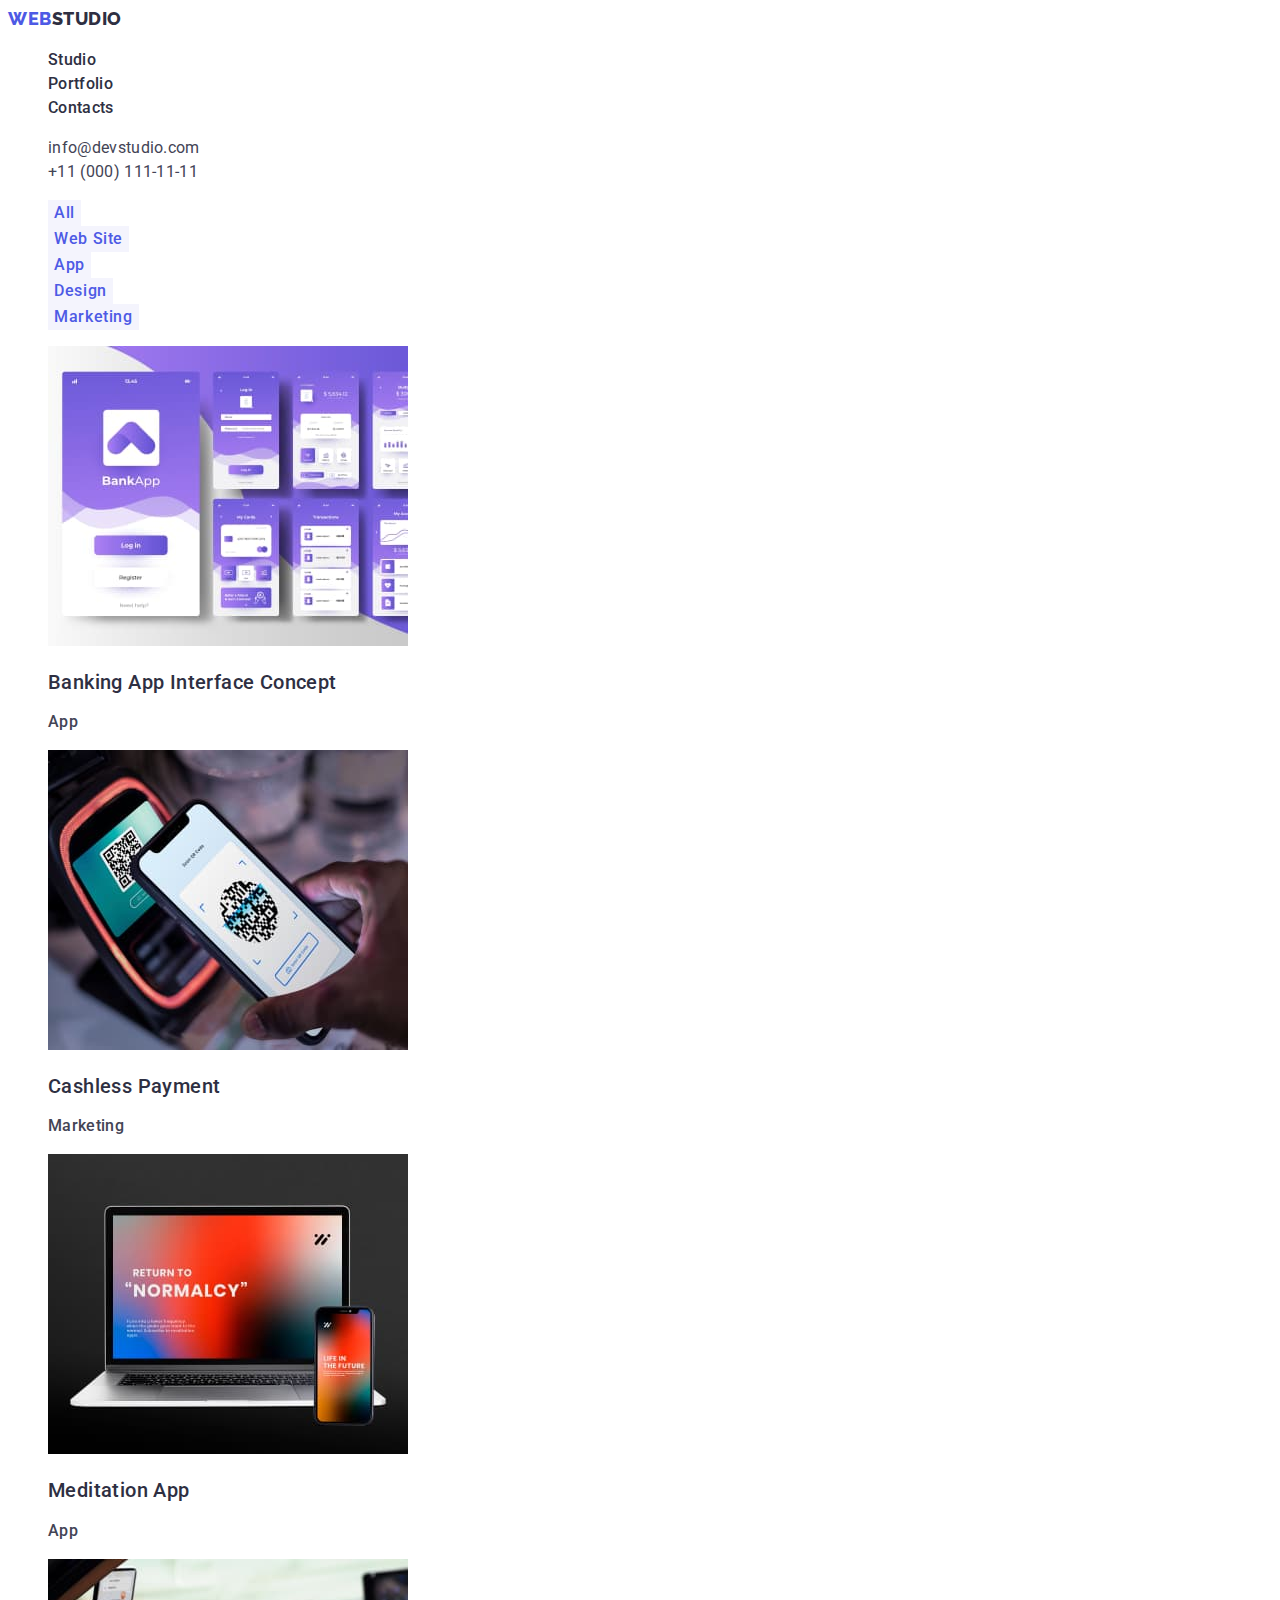
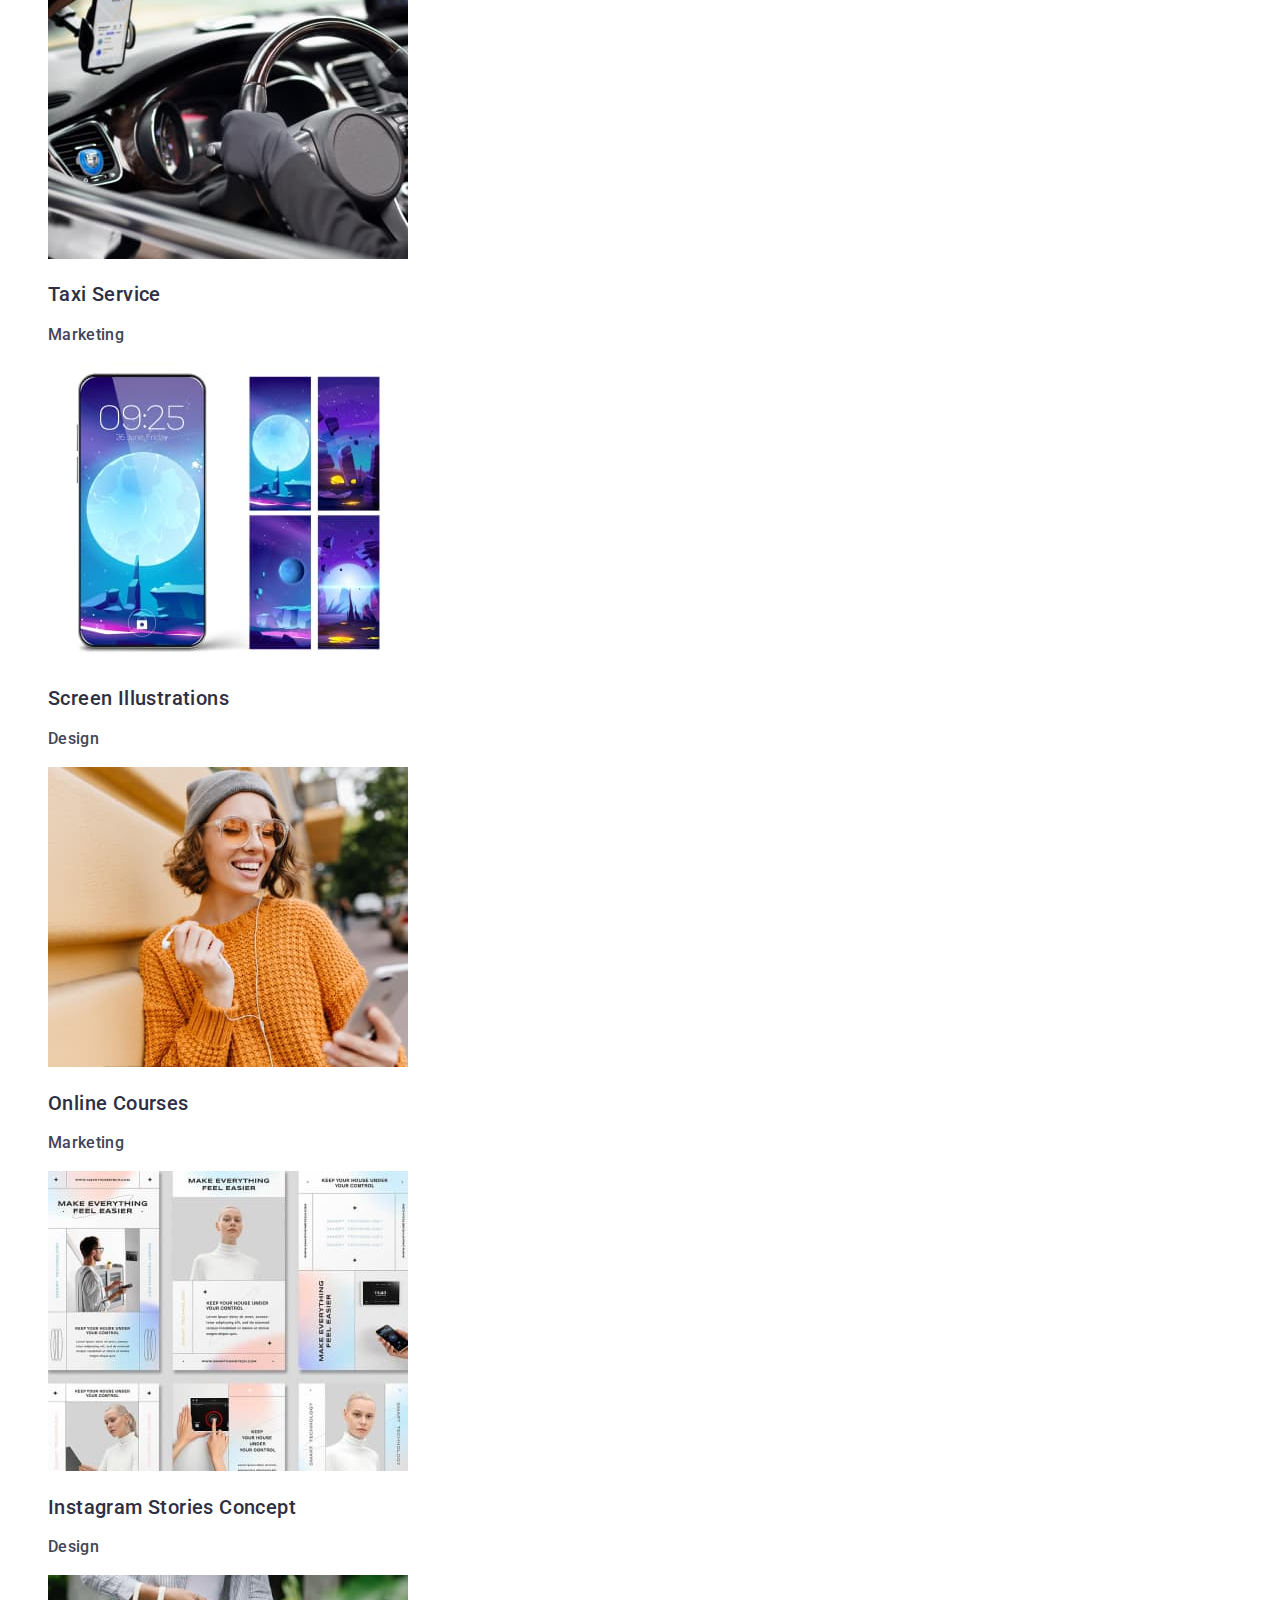
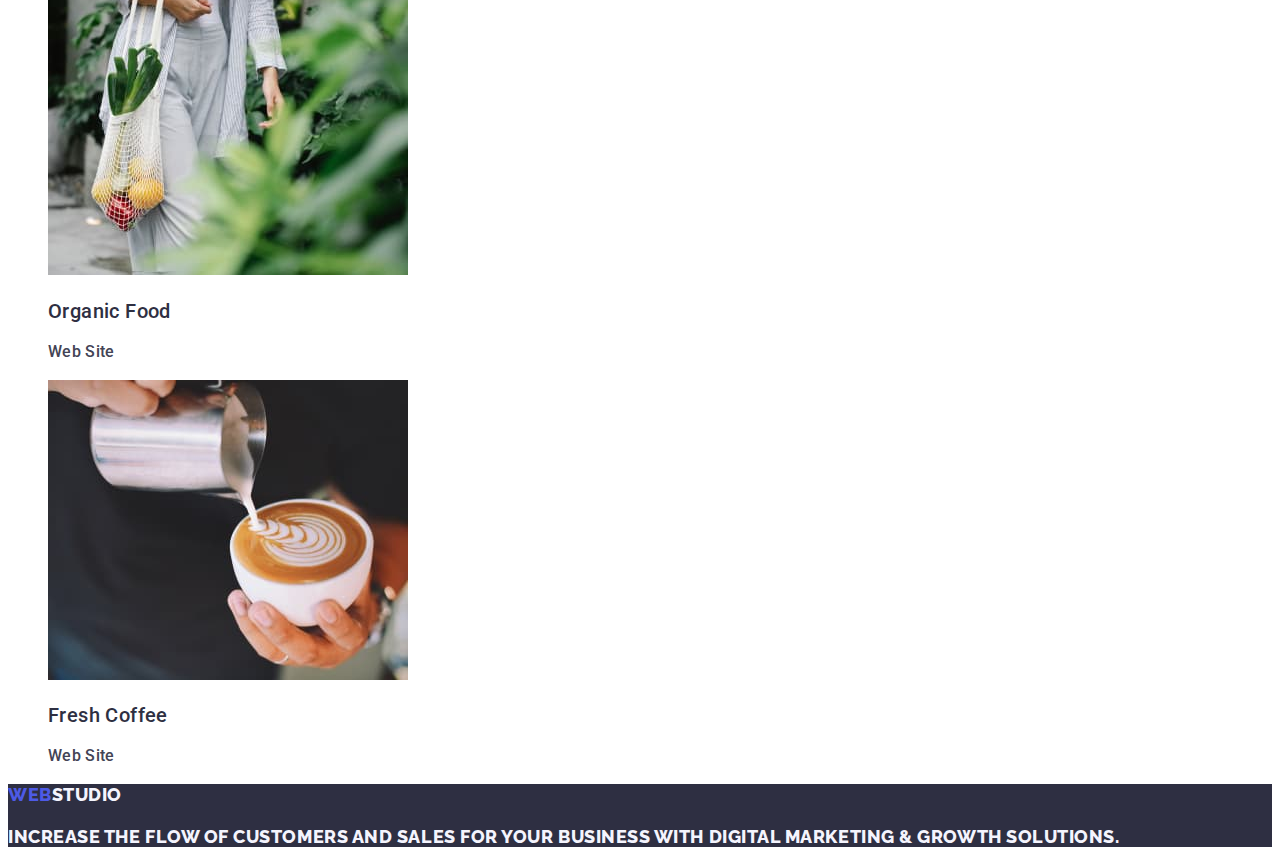
==== portfolio.html @ 37db517d "Initial commit" ====
<!doctype html>
<html lang="en">
  <head>
    <meta charset="utf-8" />
    <meta http-equiv="x-ua-compatible" content="ie=edge" />
    <meta name="viewport" content="width=device-width, initial-scale=1.0" />

    <link rel="preconnect" href="https://fonts.googleapis.com" />
    <link rel="preconnect" href="https://fonts.gstatic.com" crossorigin />
    <link
      href="https://fonts.googleapis.com/css2?family=Raleway:wght@800&family=Roboto:wght@400;500;700&display=swap"
      rel="stylesheet"
    />
    <link rel="stylesheet" href="./css/styles.css" />
    <title>Portfolio</title>
  </head>
  <body>
    <!--Header section -->
    <header class="header">
      <nav class="list">
        <a class=" el-a header-logo link" href="./index.html">Web<span class="logo-span spans">Studio</span></a>
        <ul class="list">
          <li class=" links-a header-nav-item">
            <a class=" el-a header-link link" href="./index.html">Studio</a>
          </li>
          <li class=" links-a header-nav-item">
            <a class=" el-a header-link link" href="./portfolio.html">Portfolio</a>
          </li>
          <li class=" links-a header-nav-item"><a class=" el-a header-link link" href="">Contacts</a></li>
        </ul>
      </nav>
      <address class="lists">
        <ul class="list">
          <li class=" links-a header-address-item">
            <a class=" link contact-a" href="mailto:info@devstudio.com">info@devstudio.com</a>
          </li>
          <li class=" links-a header-address-item ">
            <a class=" link contact-a" href="tel:+110001111111">+11 (000) 111-11-11</a>
          </li>
        </ul>
      </address>
    </header>
    <!--Main portfolio-->
    <main class="main-portfolio main">
      <!--Filter section-->
      <section class="filter-section section">
        <h1 hidden class="filter-h1 visually-hidden">Filter</h1>
        <ul class="list">
          <li class=" links-a filter-list-item">
            <button class="filter-btn btn" type="button">All</button>
          </li>
          <li class=" links-a filter-list-item">
            <button class="filter-btn btn" type="button">Web Site</button>
          </li>
          <li class=" links-a filter-list-item">
            <button class="filter-btn btn" type="button">App</button>
          </li>
          <li class=" links-a filter-list-item">
            <button class="filter-btn btn" type="button">Design</button>
          </li>
          <li class=" links-a filter-list-item">
            <button class="filter-btn btn" type="button">Marketing</button>
          </li>
        </ul>

        <ul class="list">
          <li class=" links-a project-card-list-item">
            <a class=" el-a project-card-link link" href="#">
              <img
                src="./images/portfolio/1.jpg"
                alt="Banking App Interface"
                width="360"
                height="300"
              />
              <h2 class="project-card-subtitle">Banking App Interface Concept</h2>
              <p class="project-card-text">App</p></a
            >
          </li>
          <li class=" links-a project-card-list-item">
            <a class=" el-a project-card-link link" href="#">
              <img src="./images/portfolio/2.jpg" alt="Cashes Payment" width="360" height="300" />
              <h2 class="project-card-subtitle">Cashless Payment</h2>
              <p class="project-card-text">Marketing</p></a
            >
          </li>
          <li class=" links-a project-card-list-item">
            <a class=" el-a project-card-link link" href="#">
              <img src="./images/portfolio/3.jpg" alt="Mediation App" width="360" height="300" />
              <h2 class="project-card-subtitle">Meditation App</h2>
              <p class="project-card-text">App</p></a
            >
          </li>
          <li class=" links-a project-card-list-item">
            <a class=" el-a project-card-link link" href="#">
              <img src="./images/portfolio/4.jpg" alt="Taxi service" width="360" height="300" />
              <h2 class="project-card-subtitle">Taxi Service</h2>
              <p class="project-card-text">Marketing</p></a
            >
          </li>
          <li class=" links-a project-card-list-item">
            <a class=" el-a project-card-link link" href="#">
              <img
                src="./images/portfolio/5.jpg"
                alt="Scren Illustrations"
                width="360"
                height="300"
              />
              <h2 class="project-card-subtitle">Screen Illustrations</h2>
              <p class="project-card-text">Design</p></a
            >
          </li>
          <li class=" links-a project-card-list-item">
            <a class=" el-a project-card-link link" href="#">
              <img src="./images/portfolio/6.jpg" alt="Online Courses" width="360" height="300" />
              <h2 class="project-card-subtitle">Online Courses</h2>
              <p class="project-card-text">Marketing</p></a
            >
          </li>
          <li class=" links-a project-card-list-item">
            <a class=" el-a project-card-link link" href="#">
              <img
                src="./images/portfolio/7.jpg"
                alt="Instagram Stories"
                width="360"
                height="300"
              />
              <h2 class="project-card-subtitle">Instagram Stories Concept</h2>
              <p class="project-card-text">Design</p></a
            >
          </li>
          <li class=" links-a project-card-list-item">
            <a class=" el-a project-card-link link" href="#">
              <img src="./images/portfolio/8.jpg" alt="Organic Food" width="360" height="300" />
              <h2 class="project-card-subtitle">Organic Food</h2>
              <p class="project-card-text">Web Site</p></a
            >
          </li>
          <li class=" links-a project-card-list-item">
            <a class=" el-a project-card-link link" href="#">
              <img src="./images/portfolio/9.jpg" alt="Fresh Coee" width="360" height="300" />
              <h2 class="project-card-subtitle">Fresh Coffee</h2>
              <p class="project-card-text">Web Site</p></a
            >
          </li>
        </ul>
      </section>
    </main>
    <!--Footer -->
    <footer class="footer">
      <a class=" el-a footer-logo link" href="./index.html"
        >Web<span class="logo-span">Studio</span>
        <p class="footer-text">
          Increase the flow of customers and sales for your business with digital marketing & growth
          solutions.
        </p></a
      >
    </footer>
  </body>
</html>
---- css/styles.css ----
:root {
  /*Fonts*/

  /*Colors*/
  --iris: #4d5ae5;
  --ocean: #404bbf;
  --navy-blue: #2e2f42;
  --green: #31d0aa;
  --slate: #434455;
  --light-slate: #8e8f99;
  --cornflower: ##e7e9fc;
  --cloud: #f4f4fd;
  --navy-blue-modal: #2e2f42;
  --grey: #2e2f42;
  --white: #ffffff;
  --dairy: #fcfcfc;
}

body {
  font-family: 'Roboto', sans-serif;
  font-size: 16px;
  line-height: 1.5;
  letter-spacing: 0.02em;
  background: var(--white);
  color: var(--slate);
}
/*
===============================
Base syles 
===============================
 */

.links-a {
  list-style: none;
}

.el-a{
  font-weight: 500;
}

.logo-span {
  color: var(--cloud);
}
.link {
  text-decoration: none;
  font-size: 12px;
  line-height: 1.3;
  letter-spacing: 0.04em;
  color: var(--iris);
}

.lists{
  font-style: normal;
}

.btn {
  justify-content: center;
  font-family: 'Roboto', sans-serif;
  font-style: normal;
  font-weight: 500;
  font-size: 16px;
  line-height: 1.5;
  letter-spacing: 0.04em;
  cursor: pointer;
}
.section {
}
.main {
}

/*
===============================
Header section
===============================
 */
.header {
}
.header-nav {
}
.header-logo {
  font-family: 'Raleway', sans-serif;
  font-weight: 800;
  font-size: 18px;
  line-height: 1.17;
  letter-spacing: 0.03em;
  text-transform: uppercase;
  color: var(--iris);
}
.header-nav-list {
}
.header-nav-item {
}
.header-link {
  font-weight: 500;
  font-size: 16px;
  line-height: 1.5;
  letter-spacing: 0.02em;
  color: var(--grey);
}
.header-link:hover,
.header-link:focus{
    color: var(--ocean);
}
.lists{
    font-style: normal;
}
.header-addres {
}
.header-address-list {
}
.contact-a {
  line-height: 1.5;
  letter-spacing: 0.02em;
  color: var(--slate);
  font-size: 16px;
}

.header-address-item a:hover,
.header-address-item a:focus {
  color: var(--ocean);
}
/*
===============================
Footer
===============================
 */
.footer {
  background-color: var(--grey);
}
.footer-logo {
  font-family: 'Raleway', sans-serif;
  font-weight: 800;
  font-size: 18px;
  line-height: 1.17;
  letter-spacing: 0.03em;
  text-transform: uppercase;
  color: var(--iris);
}
.footer-text {
  color: var(--cloud);
}

/*Studio*/
.main-studio {
}

/*
===============================
Hero section
===============================
 */
.hero-section {
  background-color: var(--grey);
}
.hero-title {
  color: var(--white);
  text-align: center;
  line-height: 1.07;
  font-weight: 700;
  font-size: 56px;
  letter-spacing: 0.02em;

}
.hero-btn-order {

  background: var(--iris);
  color: var(--white);
}
.hero-btn-order:hover,
.hero-btn-order:focus{
  background: var(--ocean);
}
/*
===============================
Features section
===============================
 */
.features-section {
}
.features-title {
  font-weight: 700;
  font-size: 36px;
  line-height: 1.11;
  letter-spacing: 0.02em;
  text-transform: capitalize;
}
.features-list {
}
.features-list-item {
}
.features-subtitle {
  color: var(--navy-blue);
  font-weight: 500;
  font-size: 20px;
  line-height: 1.2;
  letter-spacing: 0.02em;
}
.features-text {
  color: var(--slate);
}
.visually-hidden {
  margin: -1px;
  border: 0;
  white-space: nowrap;
  clip-path: inset(100%);
  clip: rect(0 0 0 0);
  overflow: hidden;
}
/*
===============================
We do section 
===============================
 */
.we-do-section {
}
.we-do-title {
  color: var(--navy-blue);
  text-align: center;
  font-weight: 700;
  font-size: 36px;
  letter-spacing: 0.02em;
  text-transform: capitalize;
  line-height: 1.11;
}
.we-do-list {
}
.we-do-list-item {
}
/*
===============================
Our team section
===============================
 */
.our-team-section {
  background-color: var(--cloud);
}
.our-team-title {
  color: var(--navy-blue);
  line-height: 1.11;
  text-align: center;
  font-weight: 700;
  font-size: 36px;
  letter-spacing: 0.02em;
  text-transform: capitalize;
}
.our-team-list {
}
.our-team-list-item {
  background-color: var(--white);
}
.our-team-subtitle {
  color: var(--navy-blue);
  font-weight:500;
  font-size: 20px;
  line-height: 1.2;
  letter-spacing: 0.02em;
}
.our-team-text {
  color: var(--slate);
}

/*Portfolio*/

.main-portfolio {
}

/*
===============================
Filter section
===============================
 */
.filter-h1 {
}
.filter-section {
}
.section {
}
.filter-list {
}
.filter-list-item {
}
.filter-btn {
  border: 1px solid var(--cornflower);
  color: var(--iris);
  background: var(--cloud);
  
  
}
.filter-btn:hover,
.filter-btn:focus {
  background-color: var(--ocean);
  color: var(--white);
}
/*
===============================
Project card section
===============================
 */

.project-card-section {
}
.project-card-list {
}
.project-card-list-item {
  border: 1px solid var(--cornflower);
}
.project-card-subtitle {
  font-weight: 500;
  letter-spacing: 0.02em;
  text-transform: capitalize;
  font-weight: 500;
  font-size: 20px;
  line-height: 1.2;
  color: var(--navy-blue);

}
.project-card-subtitles {
 
}
.project-card-text {
  color: var(--slate);
  font-size: 16px;
  line-height: 1.5;
  letter-spacing: 0.02em;
}
.project-card-textx {
  
}
.project-card-link {
}
.spans{
    color: var(--navy-blue);
}
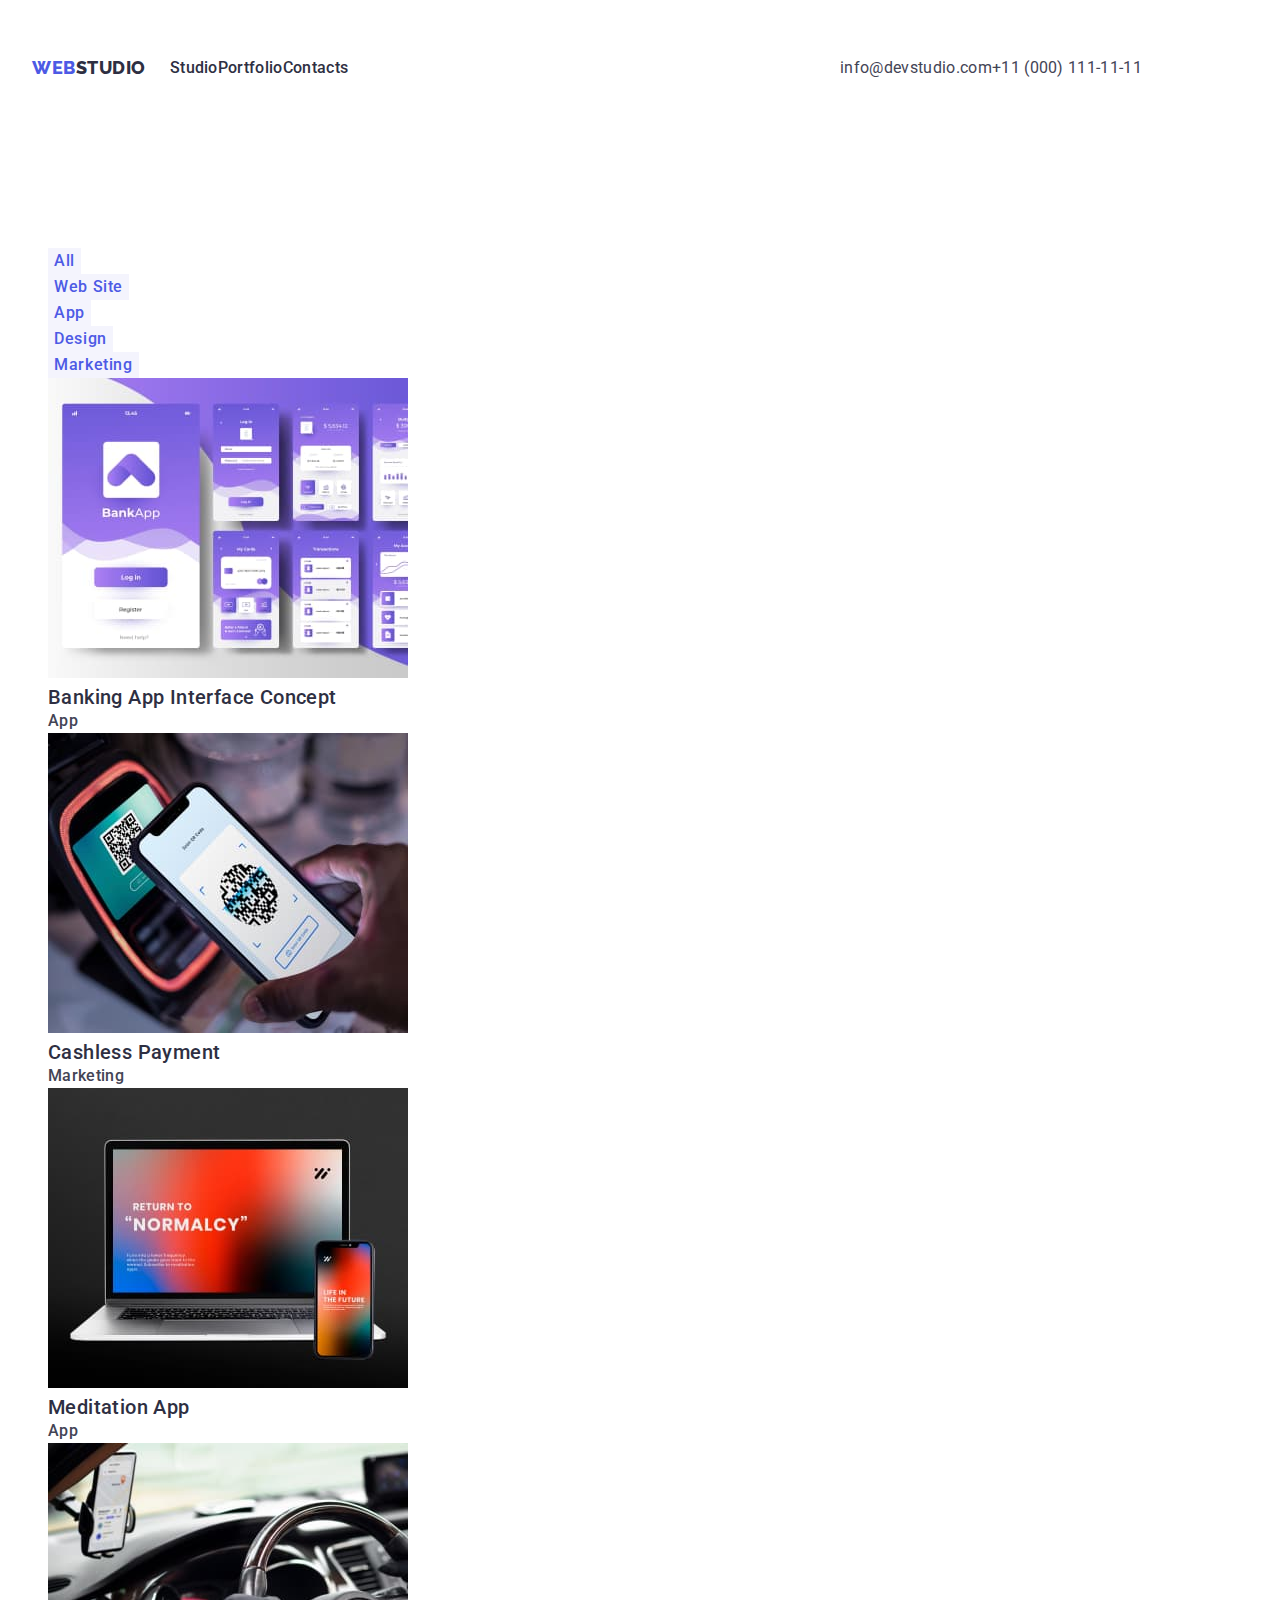
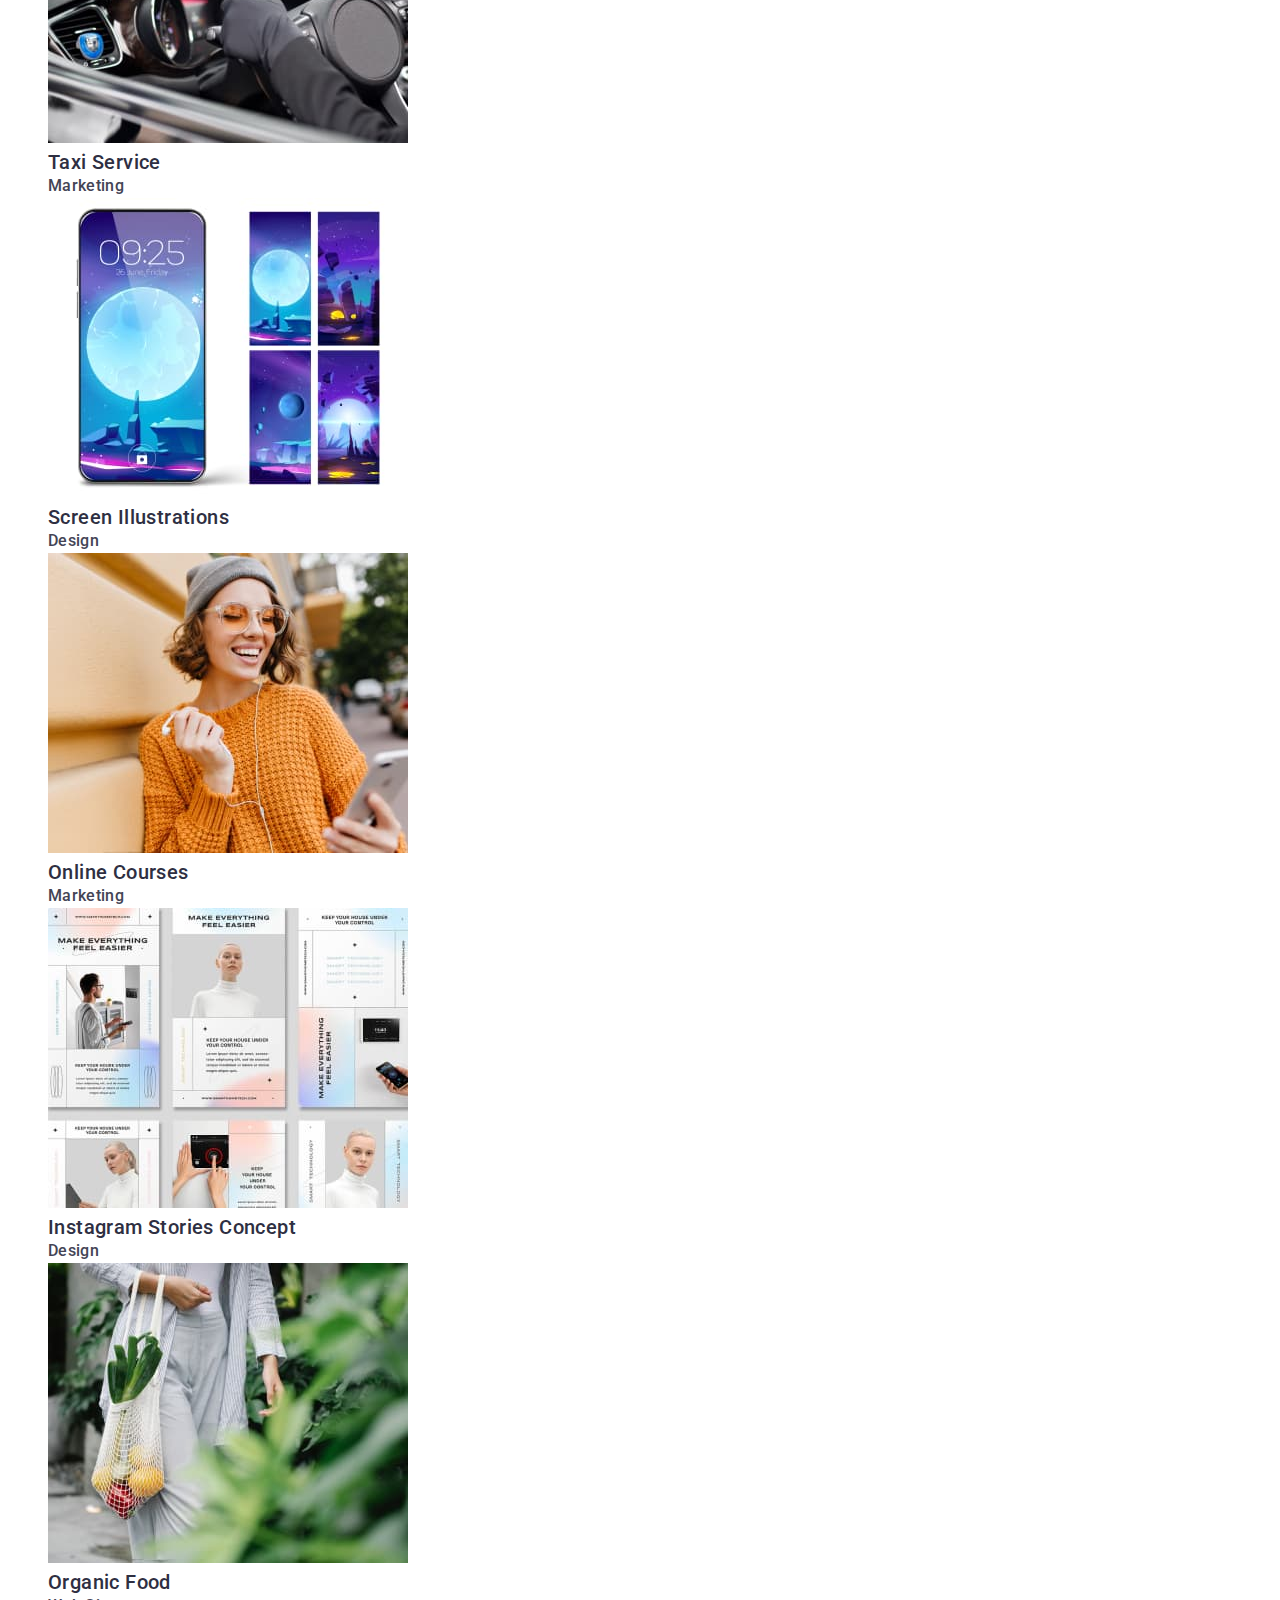
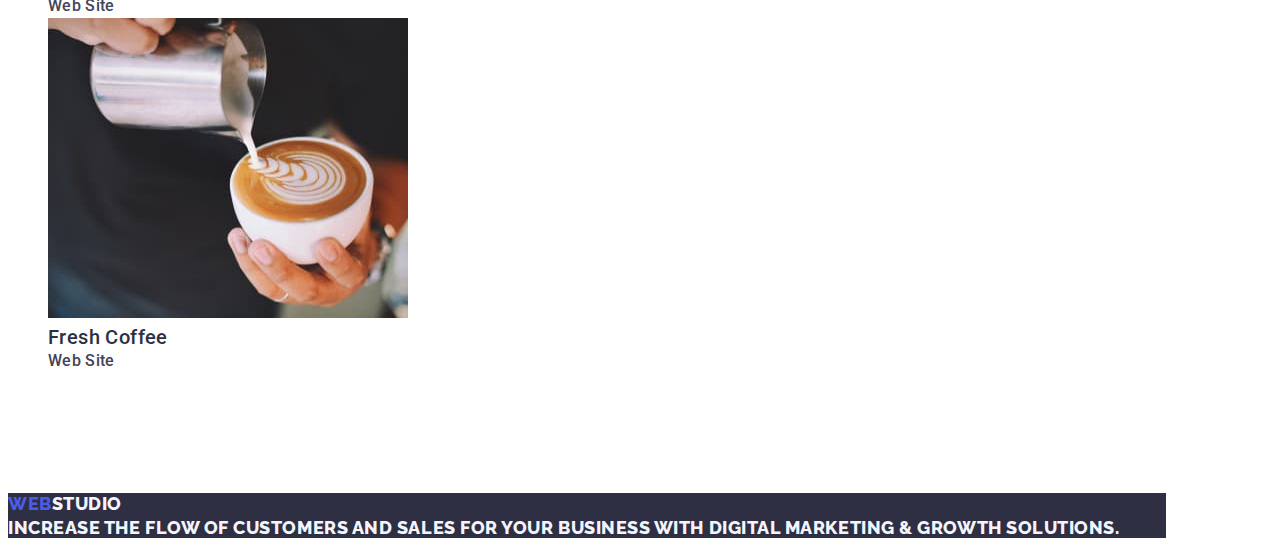
==== commit 179f6a2a: "add positioning" ====
--- a/portfolio.html
+++ b/portfolio.html
@@ -4,7 +4,7 @@
     <meta charset="utf-8" />
     <meta http-equiv="x-ua-compatible" content="ie=edge" />
     <meta name="viewport" content="width=device-width, initial-scale=1.0" />
-
+    <link rel="stylesheet" href="https://cdnjs.cloudflare.com/ajax/libs/modern-normalize/2.0.0/modern-normalize.min.css" integrity="sha512-4xo8blKMVCiXpTaLzQSLSw3KFOVPWhm/TRtuPVc4WG6kUgjH6J03IBuG7JZPkcWMxJ5huwaBpOpnwYElP/m6wg==" crossorigin="anonymous" referrerpolicy="no-referrer" />
     <link rel="preconnect" href="https://fonts.googleapis.com" />
     <link rel="preconnect" href="https://fonts.gstatic.com" crossorigin />
     <link
@@ -15,31 +15,32 @@
     <title>Portfolio</title>
   </head>
   <body>
-    <!--Header section -->
-    <header class="header">
-      <nav class="list">
-        <a class=" el-a header-logo link" href="./index.html">Web<span class="logo-span spans">Studio</span></a>
-        <ul class="list">
-          <li class=" links-a header-nav-item">
-            <a class=" el-a header-link link" href="./index.html">Studio</a>
-          </li>
-          <li class=" links-a header-nav-item">
-            <a class=" el-a header-link link" href="./portfolio.html">Portfolio</a>
-          </li>
-          <li class=" links-a header-nav-item"><a class=" el-a header-link link" href="">Contacts</a></li>
-        </ul>
-      </nav>
-      <address class="lists">
-        <ul class="list">
-          <li class=" links-a header-address-item">
-            <a class=" link contact-a" href="mailto:info@devstudio.com">info@devstudio.com</a>
-          </li>
-          <li class=" links-a header-address-item ">
-            <a class=" link contact-a" href="tel:+110001111111">+11 (000) 111-11-11</a>
-          </li>
-        </ul>
-      </address>
-    </header>
+    <div class="container">
+        <!--Header section -->
+        <header class="header">
+          <nav class="list nav-list">
+            <a class=" el-a header-logo link" href="./index.html">Web<span class="logo-span spans">Studio</span></a>
+            <ul class="list nav-list">
+              <li class=" links-a header-nav-item">
+                <a class=" el-a header-link link" href="./index.html">Studio</a>
+              </li>
+              <li class=" links-a header-nav-item">
+                <a class=" el-a header-link link" href="./portfolio.html">Portfolio</a>
+              </li>
+              <li class=" links-a header-nav-item"><a class=" el-a header-link link" href="">Contacts</a></li>
+            </ul>
+          </nav>
+          <address class="lists">
+            <ul class="list  nav-list">
+              <li class=" links-a header-address-item">
+                <a class="link contact-a" href="mailto:info@devstudio.com">info@devstudio.com</a>
+              </li>
+              <li class=" links-a header-address-item">
+                <a class=" link contact-a" href="tel:+110001111111">+11 (000) 111-11-11</a>
+              </li>
+            </ul>
+          </address>
+        </header>
     <!--Main portfolio-->
     <main class="main-portfolio main">
       <!--Filter section-->
@@ -155,5 +156,7 @@
         </p></a
       >
     </footer>
+    </div>
+  
   </body>
 </html>
--- a/css/styles.css
+++ b/css/styles.css
@@ -16,6 +16,19 @@
   --dairy: #fcfcfc;
 }
 
+/*RESET STYLES*/
+h1,
+h2,
+h3,
+h4,
+h5,
+h6,
+p,
+ul{
+  margin: 0;
+}
+
+
 body {
   font-family: 'Roboto', sans-serif;
   font-size: 16px;
@@ -24,11 +37,17 @@
   background: var(--white);
   color: var(--slate);
 }
+
+
 /*
 ===============================
 Base syles 
 ===============================
  */
+
+.container{
+  width: 1158px;
+}
 
 .links-a {
   list-style: none;
@@ -64,16 +83,28 @@
   cursor: pointer;
 }
 .section {
-}
+  padding-top: 120px;
+  padding-bottom: 120px;
+}
+
 .main {
 }
-
+.nav-list{
+display: flex;
+justify-content: space-between;
+align-items: center;
+padding: 24px;
+}
 /*
 ===============================
 Header section
 ===============================
  */
 .header {
+  display: flex;
+  align-items: center;
+  justify-content: space-between;
+ 
 }
 .header-nav {
 }
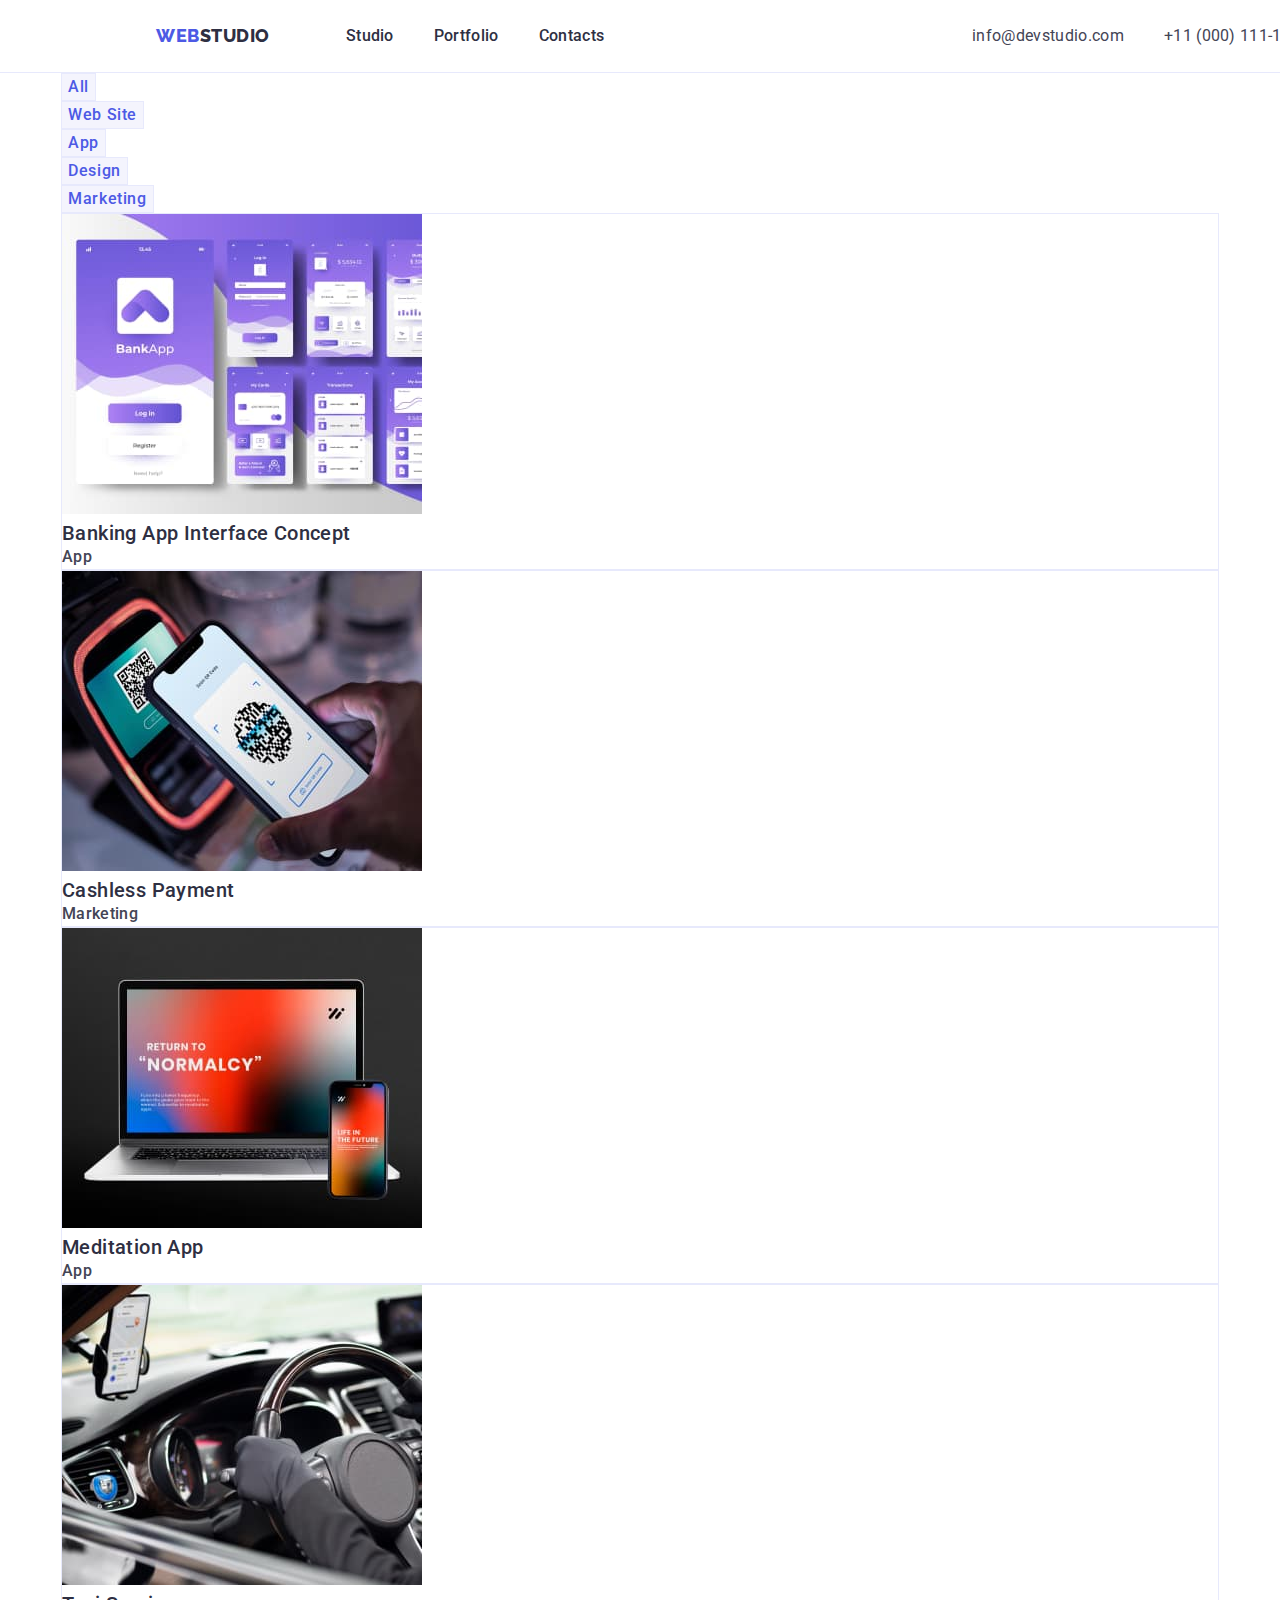
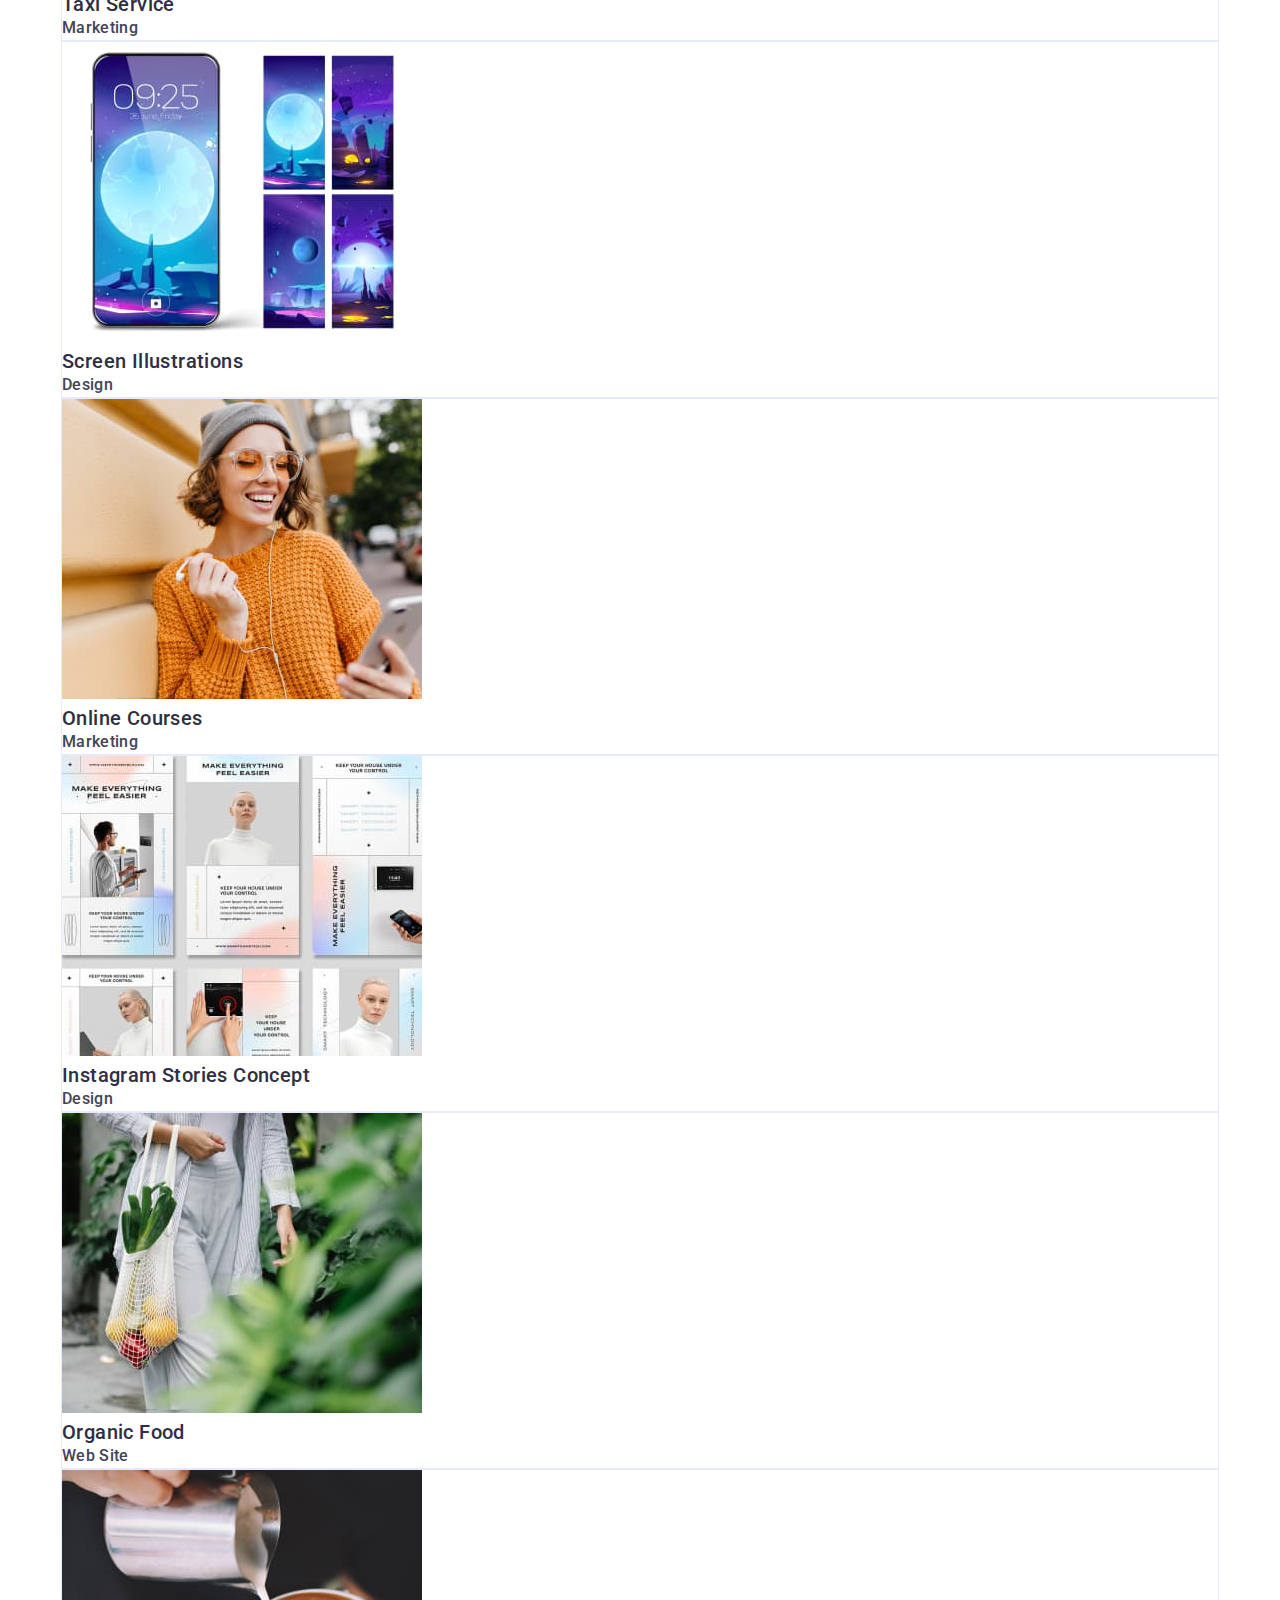
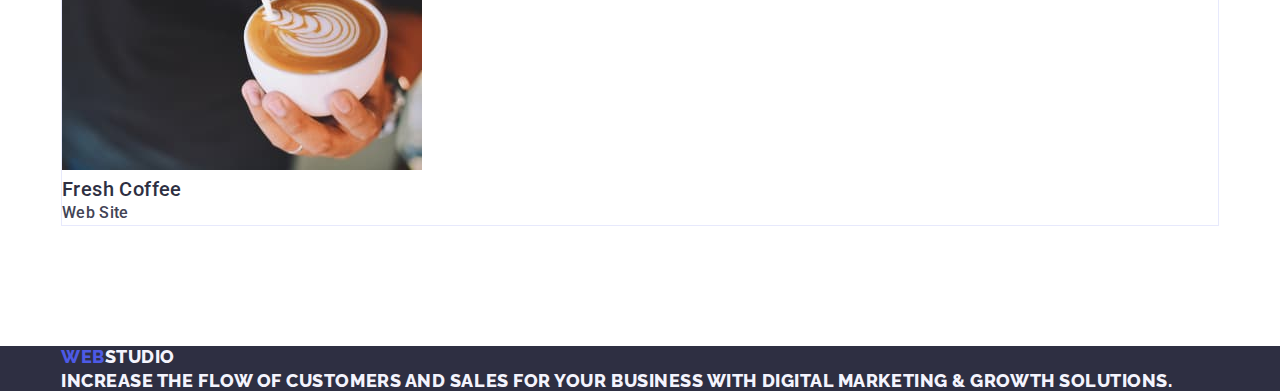
==== commit 5e7dc228: "add paddings, margins" ====
--- a/portfolio.html
+++ b/portfolio.html
@@ -15,12 +15,12 @@
     <title>Portfolio</title>
   </head>
   <body>
-    <div class="container">
         <!--Header section -->
         <header class="header">
+          <div class="container header-container">
           <nav class="list nav-list">
             <a class=" el-a header-logo link" href="./index.html">Web<span class="logo-span spans">Studio</span></a>
-            <ul class="list nav-list">
+            <ul class="list ">
               <li class=" links-a header-nav-item">
                 <a class=" el-a header-link link" href="./index.html">Studio</a>
               </li>
@@ -31,7 +31,7 @@
             </ul>
           </nav>
           <address class="lists">
-            <ul class="list  nav-list">
+            <ul class="list">
               <li class=" links-a header-address-item">
                 <a class="link contact-a" href="mailto:info@devstudio.com">info@devstudio.com</a>
               </li>
@@ -40,11 +40,13 @@
               </li>
             </ul>
           </address>
+          </div>
         </header>
     <!--Main portfolio-->
     <main class="main-portfolio main">
       <!--Filter section-->
       <section class="filter-section section">
+        <div class="container">
         <h1 hidden class="filter-h1 visually-hidden">Filter</h1>
         <ul class="list">
           <li class=" links-a filter-list-item">
@@ -144,10 +146,12 @@
             >
           </li>
         </ul>
+        </div>
       </section>
     </main>
     <!--Footer -->
     <footer class="footer">
+      <div class="container">
       <a class=" el-a footer-logo link" href="./index.html"
         >Web<span class="logo-span">Studio</span>
         <p class="footer-text">
@@ -155,8 +159,9 @@
           solutions.
         </p></a
       >
+      </div>
     </footer>
-    </div>
+
   
   </body>
 </html>
--- a/css/styles.css
+++ b/css/styles.css
@@ -8,7 +8,7 @@
   --green: #31d0aa;
   --slate: #434455;
   --light-slate: #8e8f99;
-  --cornflower: ##e7e9fc;
+  --cornflower: #e7e9fc;
   --cloud: #f4f4fd;
   --navy-blue-modal: #2e2f42;
   --grey: #2e2f42;
@@ -26,8 +26,15 @@
 p,
 ul{
   margin: 0;
-}
-
+  padding: 0;
+}
+
+.section {
+  padding-bottom: 120px;
+  /* 
+
+  */
+}
 
 body {
   font-family: 'Roboto', sans-serif;
@@ -36,6 +43,9 @@
   letter-spacing: 0.02em;
   background: var(--white);
   color: var(--slate);
+  max-width: 1440px;
+  margin: 0 auto;
+
 }
 
 
@@ -47,6 +57,60 @@
 
 .container{
   width: 1158px;
+  margin: 0 156px;
+  margin-left: auto;
+  margin-right: auto;
+}
+.hero-section{
+
+  padding: 188px 0;
+  text-align: center;
+}
+
+.header-container{
+  margin: 0 156px;
+    display: flex;
+    justify-content: space-between;
+   align-items: center;
+}
+.nav-list{
+   display: flex;
+    align-items: center;
+    margin: 0;
+    /* margin-left: auto;
+    margin-right: auto; */
+  
+}
+.nav-list>.list{
+  display: flex;
+  align-items: center;
+    color: var(--navy-blue);
+    padding-top: 24px;
+    padding-bottom: 24px;
+    gap: 40px;
+    padding-left: 0;
+    padding-right: 0;
+} 
+.nav-list>.list{
+
+}
+.lists> .list{
+  display: flex;
+  align-items: center;
+  color: var(--slate);
+  padding-top: 24px;
+    padding-bottom: 24px;
+    padding-left: 0;
+    padding-right: 0;
+    gap: 40px;
+   
+    
+}
+.header-logo{
+  margin-right: 76px;
+}
+.nav-list{
+ gap: 0px;
 }
 
 .links-a {
@@ -83,17 +147,25 @@
   cursor: pointer;
 }
 .section {
-  padding-top: 120px;
-  padding-bottom: 120px;
-}
-
+  /* padding-top: 120px;
+  padding-bottom: 120px; */
+}
+.header-container{
+display: flex;
+align-items: center;
+
+}
+
+.header{
+border-bottom: 1px solid var(--cornflower);
+}
 .main {
 }
 .nav-list{
-display: flex;
+/* display: flex;
 justify-content: space-between;
 align-items: center;
-padding: 24px;
+padding: 24px; */
 }
 /*
 ===============================
@@ -101,9 +173,9 @@
 ===============================
  */
 .header {
-  display: flex;
+  /* display: flex;
   align-items: center;
-  justify-content: space-between;
+  justify-content: space-between; */
  
 }
 .header-nav {
@@ -183,20 +255,30 @@
 .hero-section {
   background-color: var(--grey);
 }
+
+.hero-section>.container {
+ display: flex;
+ align-items: center;
+ flex-direction: column;
+}
 .hero-title {
   color: var(--white);
-  text-align: center;
   line-height: 1.07;
   font-weight: 700;
   font-size: 56px;
   letter-spacing: 0.02em;
-
-}
+  width: 496px;
+  margin-bottom: 48px;
+}
+
 .hero-btn-order {
-
+padding: 16px 32px;
+border: 0;
+border-radius: 4px;
   background: var(--iris);
   color: var(--white);
 }
+
 .hero-btn-order:hover,
 .hero-btn-order:focus{
   background: var(--ocean);
@@ -206,7 +288,9 @@
 Features section
 ===============================
  */
-.features-section {
+.features-section{
+  padding-top: 120px;
+ 
 }
 .features-title {
   font-weight: 700;
@@ -215,7 +299,17 @@
   letter-spacing: 0.02em;
   text-transform: capitalize;
 }
-.features-list {
+.features-list{
+  /* width: 1128px; */
+  display: flex;
+  gap: 24px;
+}
+.features-list-item>.features-subtitle{
+margin-bottom: 8px;
+}
+.features-list>li {
+  flex-basis: calc((100% - 72px) / 4);
+   padding: 0;
 }
 .features-list-item {
 }
@@ -252,11 +346,23 @@
   letter-spacing: 0.02em;
   text-transform: capitalize;
   line-height: 1.11;
-}
+  margin-bottom: 72px;
+}
+
 .we-do-list {
+  display: flex;
+  gap: 24px;
 }
 .we-do-list-item {
-}
+  flex-basis: calc((100%-300px)/3);
+}
+
+.we-do-list-item > img{
+width: 360px;
+height: 300px;
+}
+
+
 /*
 ===============================
 Our team section
@@ -264,6 +370,7 @@
  */
 .our-team-section {
   background-color: var(--cloud);
+  padding-top: 120px;
 }
 .our-team-title {
   color: var(--navy-blue);
@@ -273,11 +380,15 @@
   font-size: 36px;
   letter-spacing: 0.02em;
   text-transform: capitalize;
+  margin-bottom: 72px;
 }
 .our-team-list {
+  display: flex;
+  gap: 24px;
 }
 .our-team-list-item {
   background-color: var(--white);
+  flex-basis: calc((100% - 264px) / 4);
 }
 .our-team-subtitle {
   color: var(--navy-blue);
@@ -304,8 +415,7 @@
 }
 .filter-section {
 }
-.section {
-}
+
 .filter-list {
 }
 .filter-list-item {
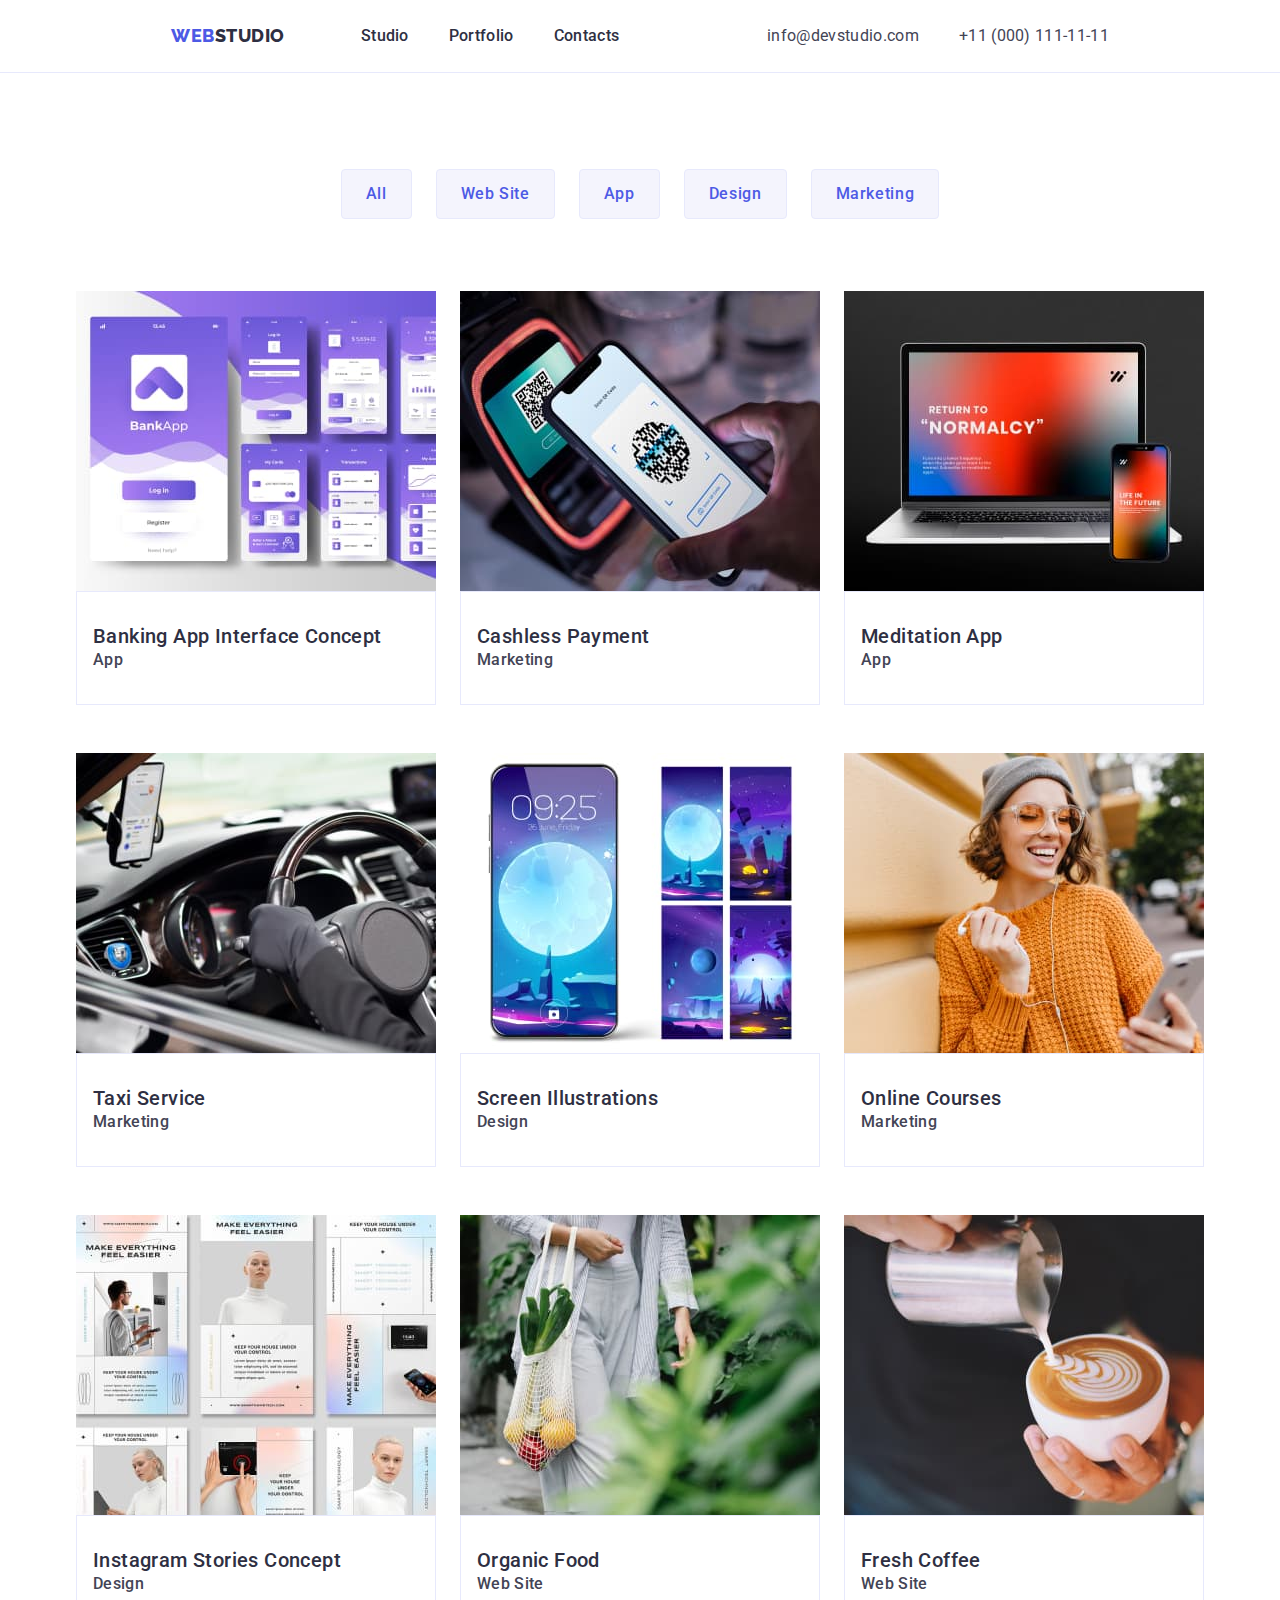
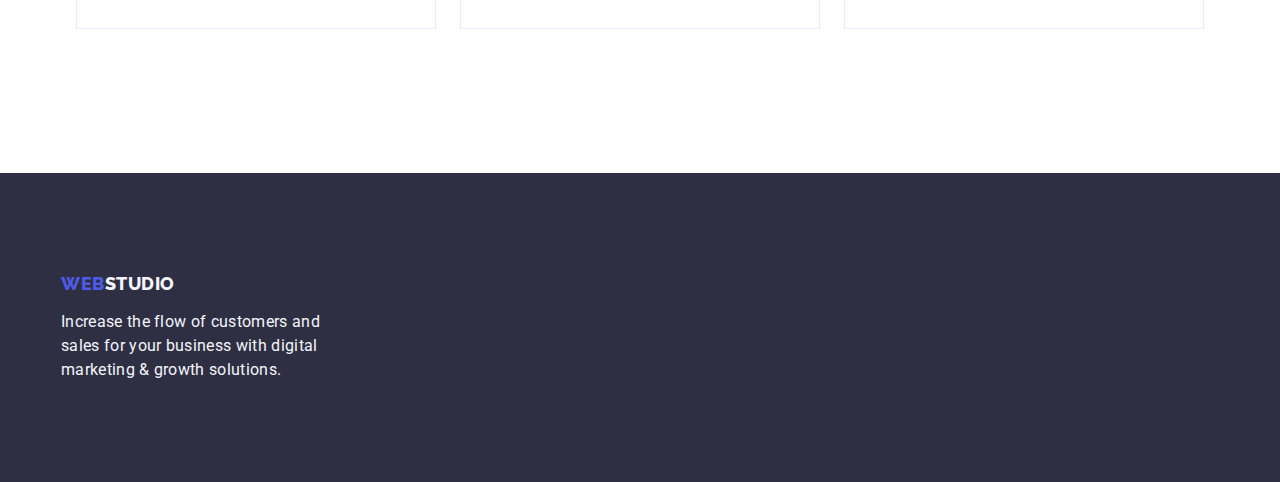
==== commit 42d75934: "portfolio page under dev" ====
--- a/portfolio.html
+++ b/portfolio.html
@@ -48,7 +48,7 @@
       <section class="filter-section section">
         <div class="container">
         <h1 hidden class="filter-h1 visually-hidden">Filter</h1>
-        <ul class="list">
+        <ul class="list list-btn">
           <li class=" links-a filter-list-item">
             <button class="filter-btn btn" type="button">All</button>
           </li>
@@ -66,7 +66,7 @@
           </li>
         </ul>
 
-        <ul class="list">
+        <ul class="list list-cards">
           <li class=" links-a project-card-list-item">
             <a class=" el-a project-card-link link" href="#">
               <img
@@ -75,29 +75,41 @@
                 width="360"
                 height="300"
               />
+              <div class="project-card-wrapper">
               <h2 class="project-card-subtitle">Banking App Interface Concept</h2>
-              <p class="project-card-text">App</p></a
+              <p class="project-card-text">App</p>
+              </div>
+              </a
             >
           </li>
           <li class=" links-a project-card-list-item">
             <a class=" el-a project-card-link link" href="#">
               <img src="./images/portfolio/2.jpg" alt="Cashes Payment" width="360" height="300" />
+              <div class="project-card-wrapper">
               <h2 class="project-card-subtitle">Cashless Payment</h2>
-              <p class="project-card-text">Marketing</p></a
+              <p class="project-card-text">Marketing</p>
+            </div>
+              </a
             >
           </li>
           <li class=" links-a project-card-list-item">
             <a class=" el-a project-card-link link" href="#">
               <img src="./images/portfolio/3.jpg" alt="Mediation App" width="360" height="300" />
+              <div class="project-card-wrapper">
               <h2 class="project-card-subtitle">Meditation App</h2>
-              <p class="project-card-text">App</p></a
+              <p class="project-card-text">App</p>
+              </div>
+              </a
             >
           </li>
           <li class=" links-a project-card-list-item">
             <a class=" el-a project-card-link link" href="#">
               <img src="./images/portfolio/4.jpg" alt="Taxi service" width="360" height="300" />
+              <div class="project-card-wrapper">
               <h2 class="project-card-subtitle">Taxi Service</h2>
-              <p class="project-card-text">Marketing</p></a
+              <p class="project-card-text">Marketing</p>
+              </div>
+              </a
             >
           </li>
           <li class=" links-a project-card-list-item">
@@ -108,15 +120,21 @@
                 width="360"
                 height="300"
               />
+              <div class="project-card-wrapper">
               <h2 class="project-card-subtitle">Screen Illustrations</h2>
-              <p class="project-card-text">Design</p></a
+              <p class="project-card-text">Design</p>
+              </div>
+              </a
             >
           </li>
           <li class=" links-a project-card-list-item">
             <a class=" el-a project-card-link link" href="#">
               <img src="./images/portfolio/6.jpg" alt="Online Courses" width="360" height="300" />
+              <div class="project-card-wrapper">
               <h2 class="project-card-subtitle">Online Courses</h2>
-              <p class="project-card-text">Marketing</p></a
+              <p class="project-card-text">Marketing</p>
+              </div>
+              </a
             >
           </li>
           <li class=" links-a project-card-list-item">
@@ -127,22 +145,31 @@
                 width="360"
                 height="300"
               />
+              <div class="project-card-wrapper">
               <h2 class="project-card-subtitle">Instagram Stories Concept</h2>
-              <p class="project-card-text">Design</p></a
+              <p class="project-card-text">Design</p>
+              </div>
+              </a
             >
           </li>
           <li class=" links-a project-card-list-item">
             <a class=" el-a project-card-link link" href="#">
               <img src="./images/portfolio/8.jpg" alt="Organic Food" width="360" height="300" />
+              <div class="project-card-wrapper">
               <h2 class="project-card-subtitle">Organic Food</h2>
-              <p class="project-card-text">Web Site</p></a
+              <p class="project-card-text">Web Site</p>
+              </div>
+              </a
             >
           </li>
           <li class=" links-a project-card-list-item">
             <a class=" el-a project-card-link link" href="#">
               <img src="./images/portfolio/9.jpg" alt="Fresh Coee" width="360" height="300" />
+              <div class="project-card-wrapper">
               <h2 class="project-card-subtitle">Fresh Coffee</h2>
-              <p class="project-card-text">Web Site</p></a
+              <p class="project-card-text">Web Site</p>
+              </div>
+              </a
             >
           </li>
         </ul>
@@ -152,13 +179,11 @@
     <!--Footer -->
     <footer class="footer">
       <div class="container">
-      <a class=" el-a footer-logo link" href="./index.html"
-        >Web<span class="logo-span">Studio</span>
-        <p class="footer-text">
-          Increase the flow of customers and sales for your business with digital marketing & growth
-          solutions.
-        </p></a
-      >
+      <a class=" el-a footer-logo link" href="./index.html">Web<span class="logo-span">Studio</span></a>
+      <p class="footer-text">
+        Increase the flow of customers and sales for your business with digital marketing & growth
+        solutions.
+      </p>
       </div>
     </footer>
 
--- a/css/styles.css
+++ b/css/styles.css
@@ -16,6 +16,7 @@
   --dairy: #fcfcfc;
 }
 
+
 /*RESET STYLES*/
 h1,
 h2,
@@ -24,7 +25,8 @@
 h5,
 h6,
 p,
-ul{
+ul,
+div{
   margin: 0;
   padding: 0;
 }
@@ -56,10 +58,14 @@
  */
 
 .container{
-  width: 1158px;
-  margin: 0 156px;
-  margin-left: auto;
-  margin-right: auto;
+  max-width: 1158px;
+  /* margin: 0 156px; */
+  margin: 0 auto;
+  /* margin-left: auto;
+  margin-right: auto; */
+  padding: 0 15px;
+
+ 
 }
 .hero-section{
 
@@ -229,6 +235,10 @@
  */
 .footer {
   background-color: var(--grey);
+  padding-top: 100px;
+  padding-bottom: 100px;
+  padding-left: 0;
+  padding-right: 0;
 }
 .footer-logo {
   font-family: 'Raleway', sans-serif;
@@ -238,9 +248,12 @@
   letter-spacing: 0.03em;
   text-transform: uppercase;
   color: var(--iris);
+  display: inline-block;
+  margin-bottom: 16px;
 }
 .footer-text {
   color: var(--cloud);
+  width: 264px;
 }
 
 /*Studio*/
@@ -385,10 +398,14 @@
 .our-team-list {
   display: flex;
   gap: 24px;
+
 }
 .our-team-list-item {
   background-color: var(--white);
-  flex-basis: calc((100% - 264px) / 4);
+  flex-basis: calc((100% - 72px) / 4);
+  text-align: center;
+
+  
 }
 .our-team-subtitle {
   color: var(--navy-blue);
@@ -396,16 +413,31 @@
   font-size: 20px;
   line-height: 1.2;
   letter-spacing: 0.02em;
+  margin-bottom: 8px;
+ 
 }
 .our-team-text {
   color: var(--slate);
-}
-
+ font-size: 16px;
+ 
+}
+.our-team-wrapper{
+  text-align: center;
+   padding-top: 32px;
+   padding-bottom: 32px;
+   padding-left: 16px;
+   padding-right: 16px;
+}
 /*Portfolio*/
 
 .main-portfolio {
 }
-
+img{
+  display: block;
+  width: 100%;
+  height: auto;
+
+}
 /*
 ===============================
 Filter section
@@ -414,8 +446,24 @@
 .filter-h1 {
 }
 .filter-section {
-}
-
+  padding-top: 96px;
+  padding-bottom: 120px;
+  padding-left: 0;
+  padding-right: 0;
+}
+.list-btn{
+  display: flex;
+  gap: 24px;
+  justify-content: center;
+}
+
+.list-cards{
+margin-top: 72px;
+display: flex;
+gap: 24px;
+justify-content: center;
+flex-wrap: wrap;
+}
 .filter-list {
 }
 .filter-list-item {
@@ -424,7 +472,11 @@
   border: 1px solid var(--cornflower);
   color: var(--iris);
   background: var(--cloud);
-  
+  padding-top: 12px;
+  padding-bottom: 12px;
+  padding-left: 24px;
+  padding-right: 24px;
+  border-radius: 4px;
   
 }
 .filter-btn:hover,
@@ -442,8 +494,18 @@
 }
 .project-card-list {
 }
+
+.project-card-wrapper{
+border: 1px solid var(--cornflower);
+padding-top: 32px;
+padding-bottom: 32px;
+padding-left: 16px;
+}
 .project-card-list-item {
-  border: 1px solid var(--cornflower);
+  
+  flex-basis: calc((100%-48px)/3);
+  margin-bottom: 24px;
+
 }
 .project-card-subtitle {
   font-weight: 500;
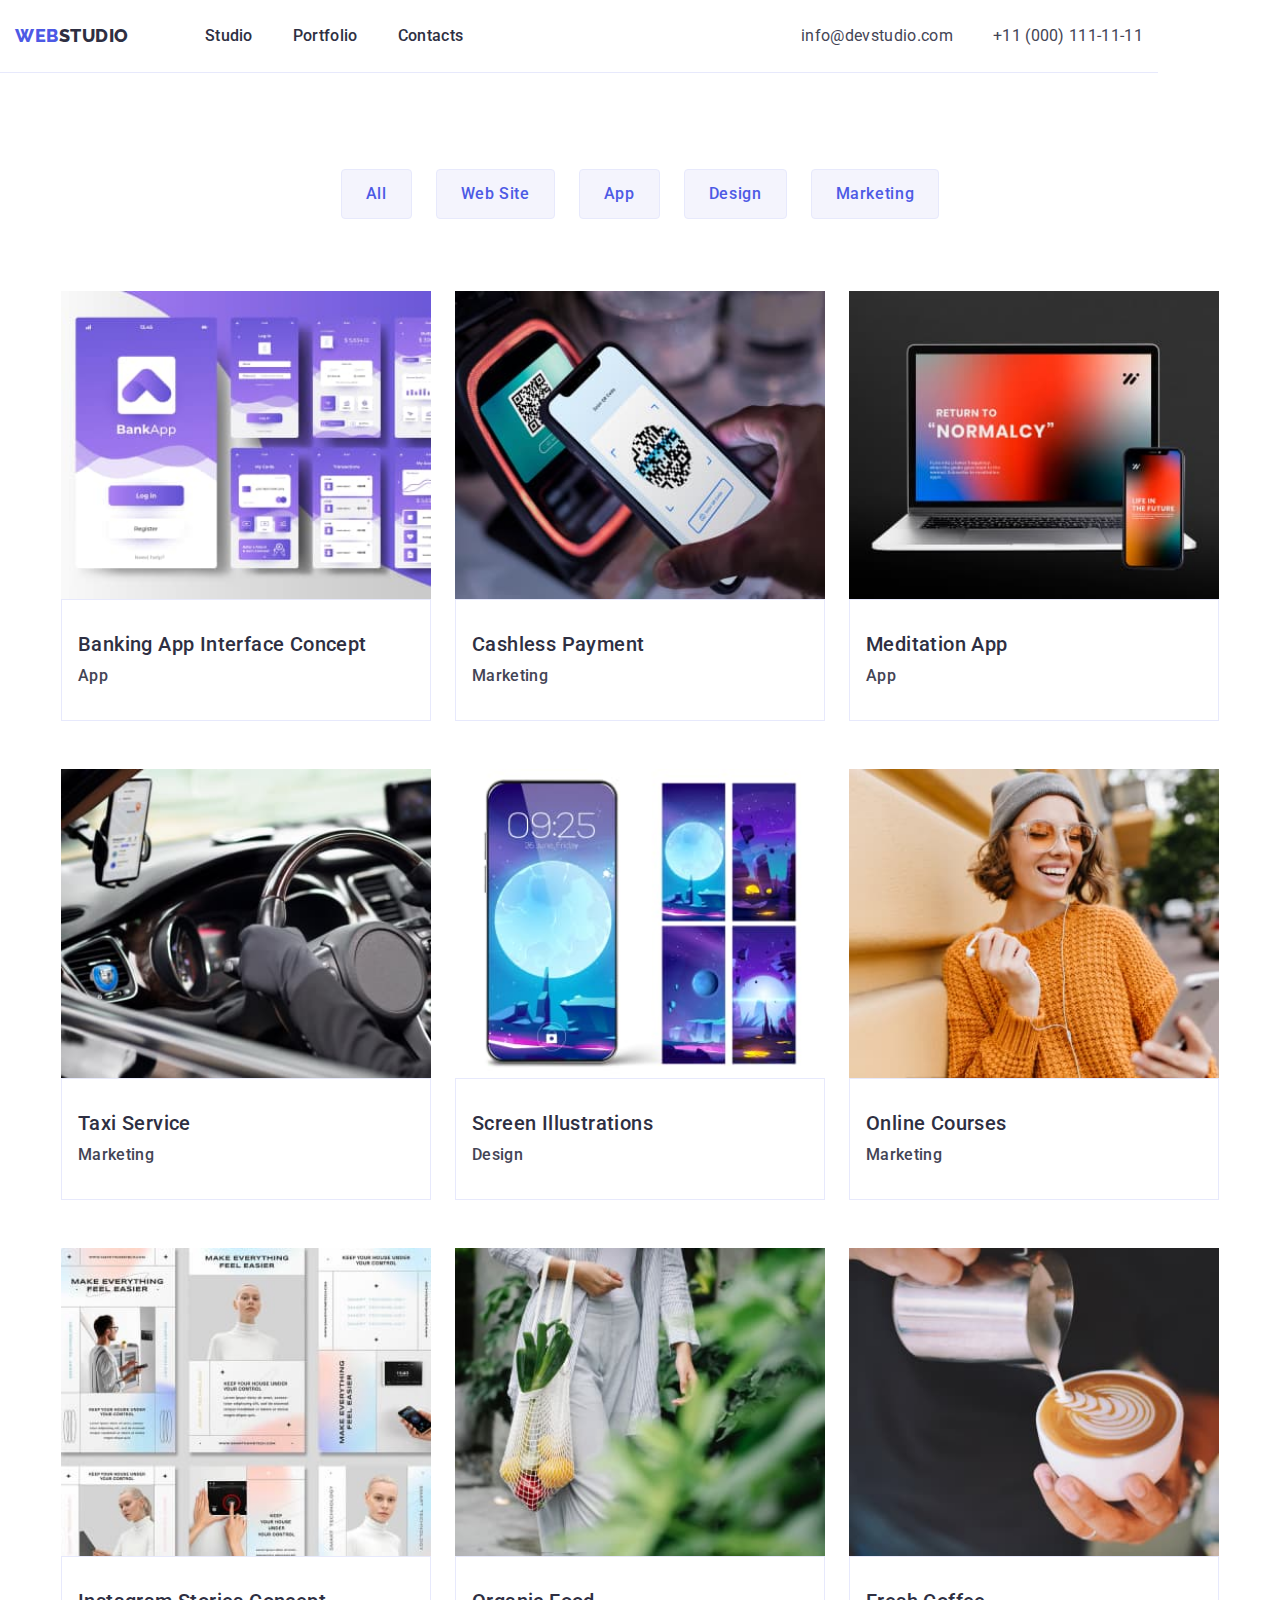
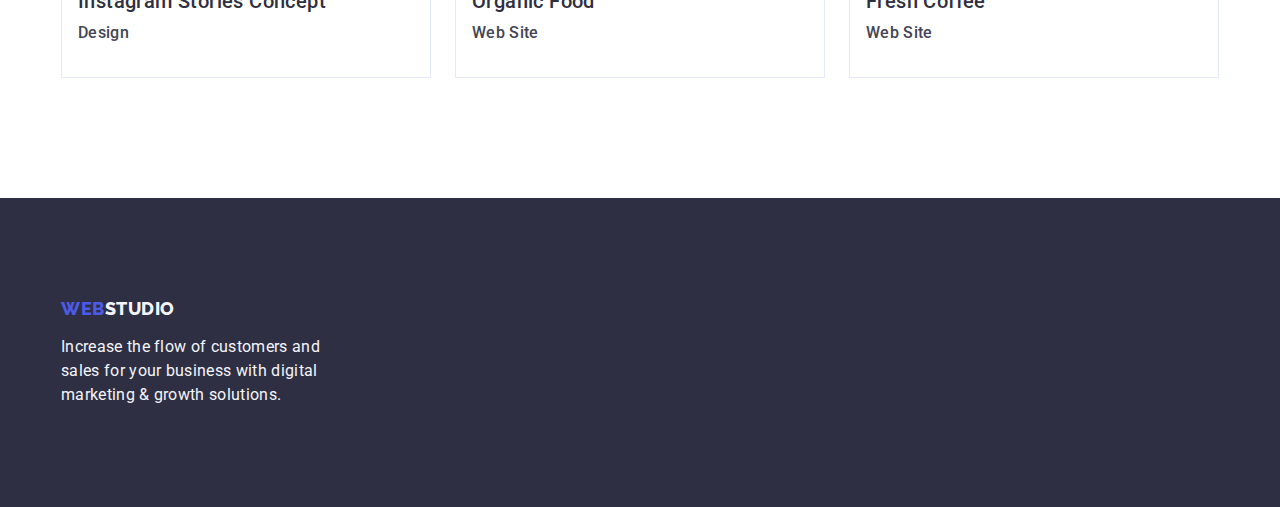
==== commit a85a8d86: "checking headers" ====
--- a/portfolio.html
+++ b/portfolio.html
@@ -20,7 +20,7 @@
           <div class="container header-container">
           <nav class="list nav-list">
             <a class=" el-a header-logo link" href="./index.html">Web<span class="logo-span spans">Studio</span></a>
-            <ul class="list ">
+            <ul class="list header-list">
               <li class=" links-a header-nav-item">
                 <a class=" el-a header-link link" href="./index.html">Studio</a>
               </li>
--- a/css/styles.css
+++ b/css/styles.css
@@ -59,40 +59,30 @@
 
 .container{
   max-width: 1158px;
-  /* margin: 0 156px; */
   margin: 0 auto;
-  /* margin-left: auto;
-  margin-right: auto; */
   padding: 0 15px;
-
- 
 }
 .hero-section{
-
   padding: 188px 0;
   text-align: center;
 }
 
 .header-container{
-  margin: 0 156px;
+  margin: 0 auto;
     display: flex;
     justify-content: space-between;
    align-items: center;
+ 
 }
 .nav-list{
    display: flex;
     align-items: center;
     margin: 0;
-    /* margin-left: auto;
-    margin-right: auto; */
-  
 }
 .nav-list>.list{
   display: flex;
   align-items: center;
     color: var(--navy-blue);
-    padding-top: 24px;
-    padding-bottom: 24px;
     gap: 40px;
     padding-left: 0;
     padding-right: 0;
@@ -153,8 +143,6 @@
   cursor: pointer;
 }
 .section {
-  /* padding-top: 120px;
-  padding-bottom: 120px; */
 }
 .header-container{
 display: flex;
@@ -162,16 +150,9 @@
 
 }
 
-.header{
-border-bottom: 1px solid var(--cornflower);
-}
 .main {
 }
 .nav-list{
-/* display: flex;
-justify-content: space-between;
-align-items: center;
-padding: 24px; */
 }
 /*
 ===============================
@@ -179,10 +160,11 @@
 ===============================
  */
 .header {
-  /* display: flex;
-  align-items: center;
-  justify-content: space-between; */
- 
+  width: 1158px;
+  border-bottom: 1px solid var(--cornflower);
+}
+.header-list{
+  padding: 24px 0;
 }
 .header-nav {
 }
@@ -275,16 +257,17 @@
  flex-direction: column;
 }
 .hero-title {
+   max-width: 496px;
   color: var(--white);
   line-height: 1.07;
   font-weight: 700;
   font-size: 56px;
   letter-spacing: 0.02em;
-  width: 496px;
   margin-bottom: 48px;
 }
 
 .hero-btn-order {
+  min-width: 169px;
 padding: 16px 32px;
 border: 0;
 border-radius: 4px;
@@ -313,7 +296,6 @@
   text-transform: capitalize;
 }
 .features-list{
-  /* width: 1128px; */
   display: flex;
   gap: 24px;
 }
@@ -405,8 +387,11 @@
   flex-basis: calc((100% - 72px) / 4);
   text-align: center;
 
-  
-}
+}
+.our-team-list-item:nth-child(1){
+  border-radius: 0px 0px 4px 4px;
+}
+ 
 .our-team-subtitle {
   color: var(--navy-blue);
   font-weight:500;
@@ -460,7 +445,7 @@
 .list-cards{
 margin-top: 72px;
 display: flex;
-gap: 24px;
+gap: 48px 24px ;
 justify-content: center;
 flex-wrap: wrap;
 }
@@ -503,8 +488,7 @@
 }
 .project-card-list-item {
   
-  flex-basis: calc((100%-48px)/3);
-  margin-bottom: 24px;
+  flex-basis: calc((100% - 48px) / 3 );
 
 }
 .project-card-subtitle {
@@ -515,6 +499,7 @@
   font-size: 20px;
   line-height: 1.2;
   color: var(--navy-blue);
+  margin-bottom: 8px;
 
 }
 .project-card-subtitles {
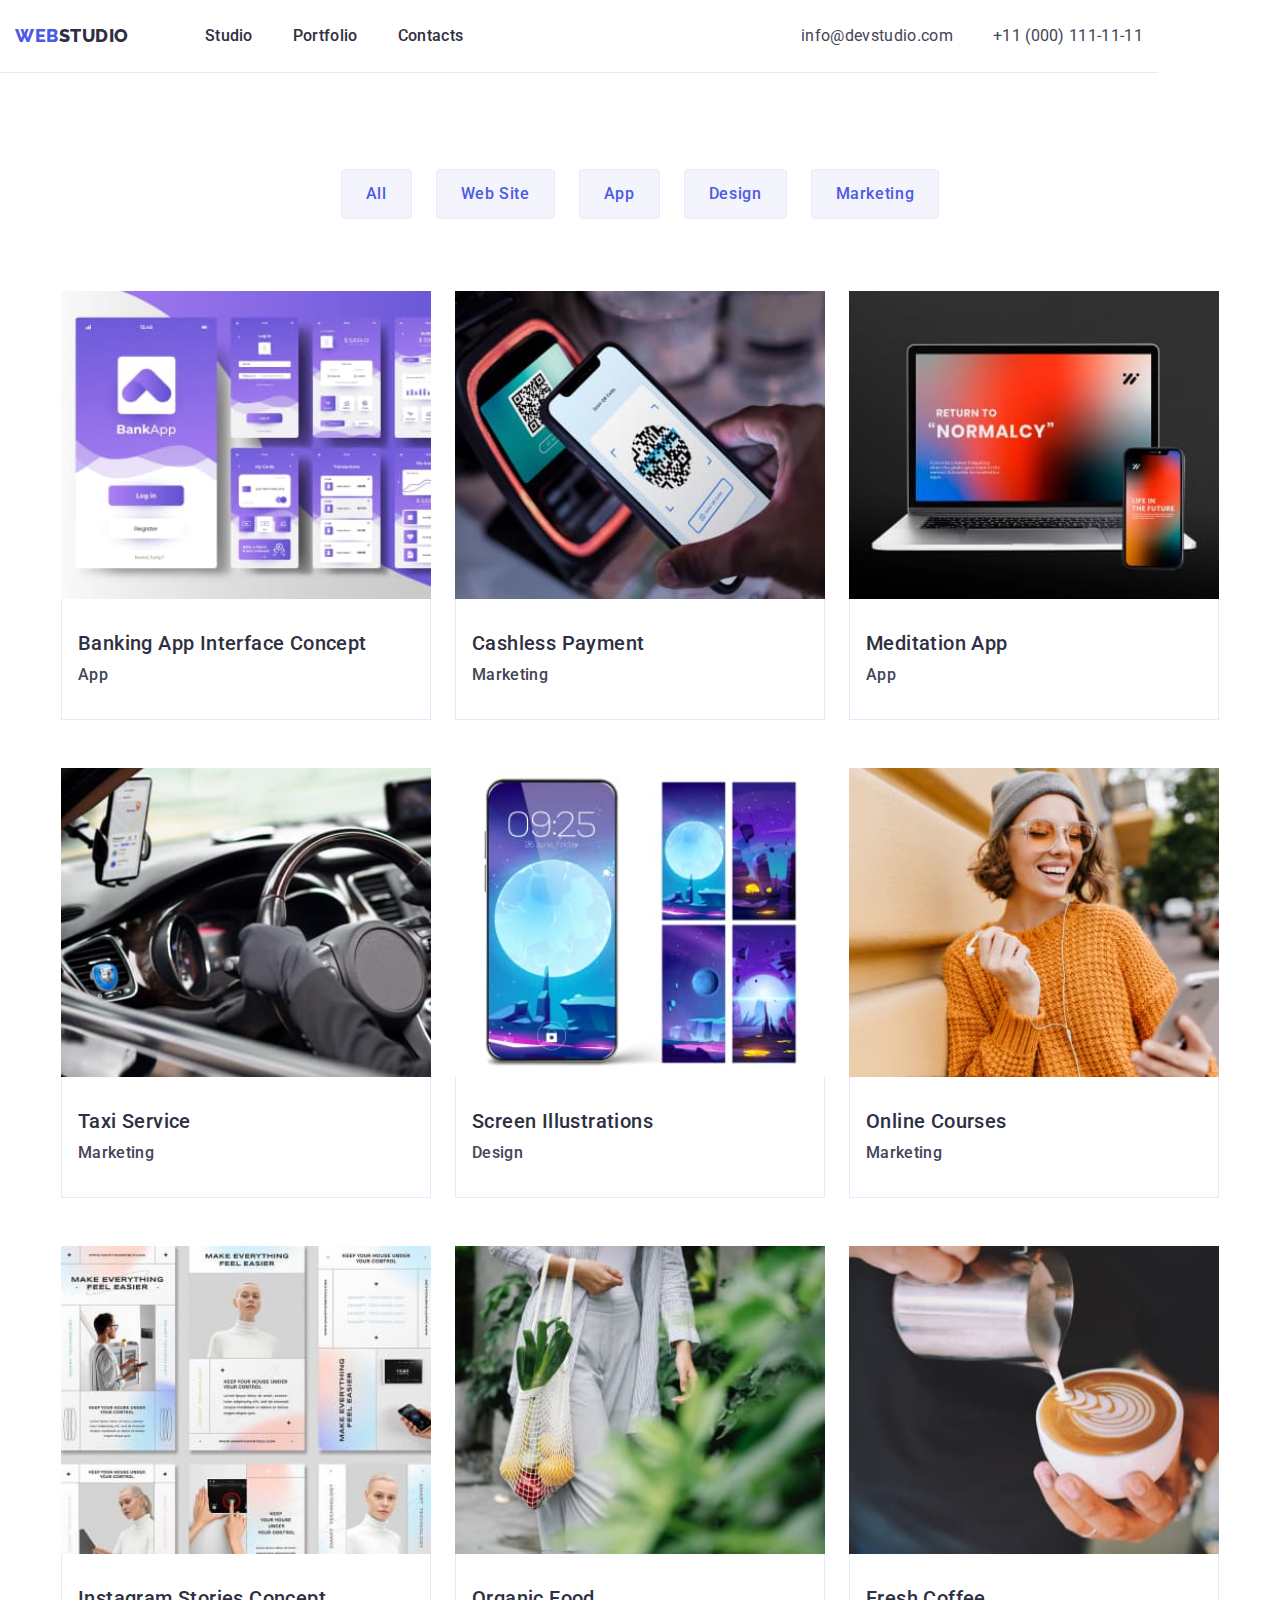
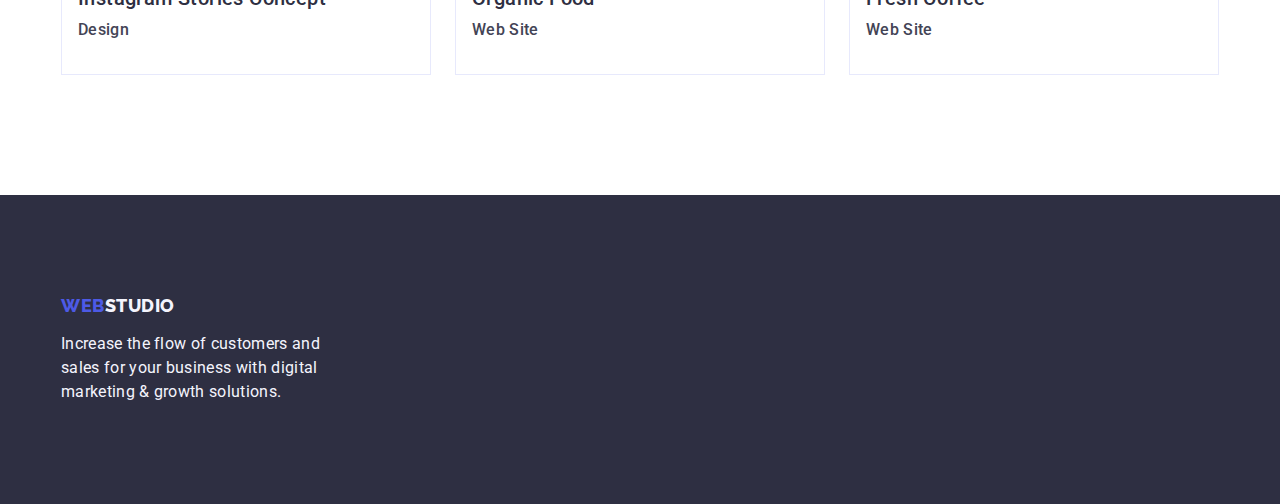
==== commit 015b44f5: "change styles in portfolio page" ====
--- a/portfolio.html
+++ b/portfolio.html
@@ -31,7 +31,7 @@
             </ul>
           </nav>
           <address class="lists">
-            <ul class="list">
+            <ul class="list header-list">
               <li class=" links-a header-address-item">
                 <a class="link contact-a" href="mailto:info@devstudio.com">info@devstudio.com</a>
               </li>
@@ -47,7 +47,7 @@
       <!--Filter section-->
       <section class="filter-section section">
         <div class="container">
-        <h1 hidden class="filter-h1 visually-hidden">Filter</h1>
+        <h1 class="filter-h1 visually-hidden">Filter</h1>
         <ul class="list list-btn">
           <li class=" links-a filter-list-item">
             <button class="filter-btn btn" type="button">All</button>
--- a/css/styles.css
+++ b/css/styles.css
@@ -326,6 +326,21 @@
   clip: rect(0 0 0 0);
   overflow: hidden;
 }
+
+.visually-hidden {
+  position: absolute;
+  width: 1px;
+  height: 1px;
+  margin: -1px;
+  border: 0;
+  padding: 0;
+  
+  white-space: nowrap;
+  clip-path: inset(100%);
+  clip: rect(0 0 0 0);
+  overflow: hidden;
+}
+
 /*
 ===============================
 We do section 
@@ -468,6 +483,7 @@
 .filter-btn:focus {
   background-color: var(--ocean);
   color: var(--white);
+  border: 1px solid transparent;
 }
 /*
 ===============================
@@ -482,9 +498,8 @@
 
 .project-card-wrapper{
 border: 1px solid var(--cornflower);
-padding-top: 32px;
-padding-bottom: 32px;
-padding-left: 16px;
+border-top: none;
+padding: 32px 16px;
 }
 .project-card-list-item {
   
